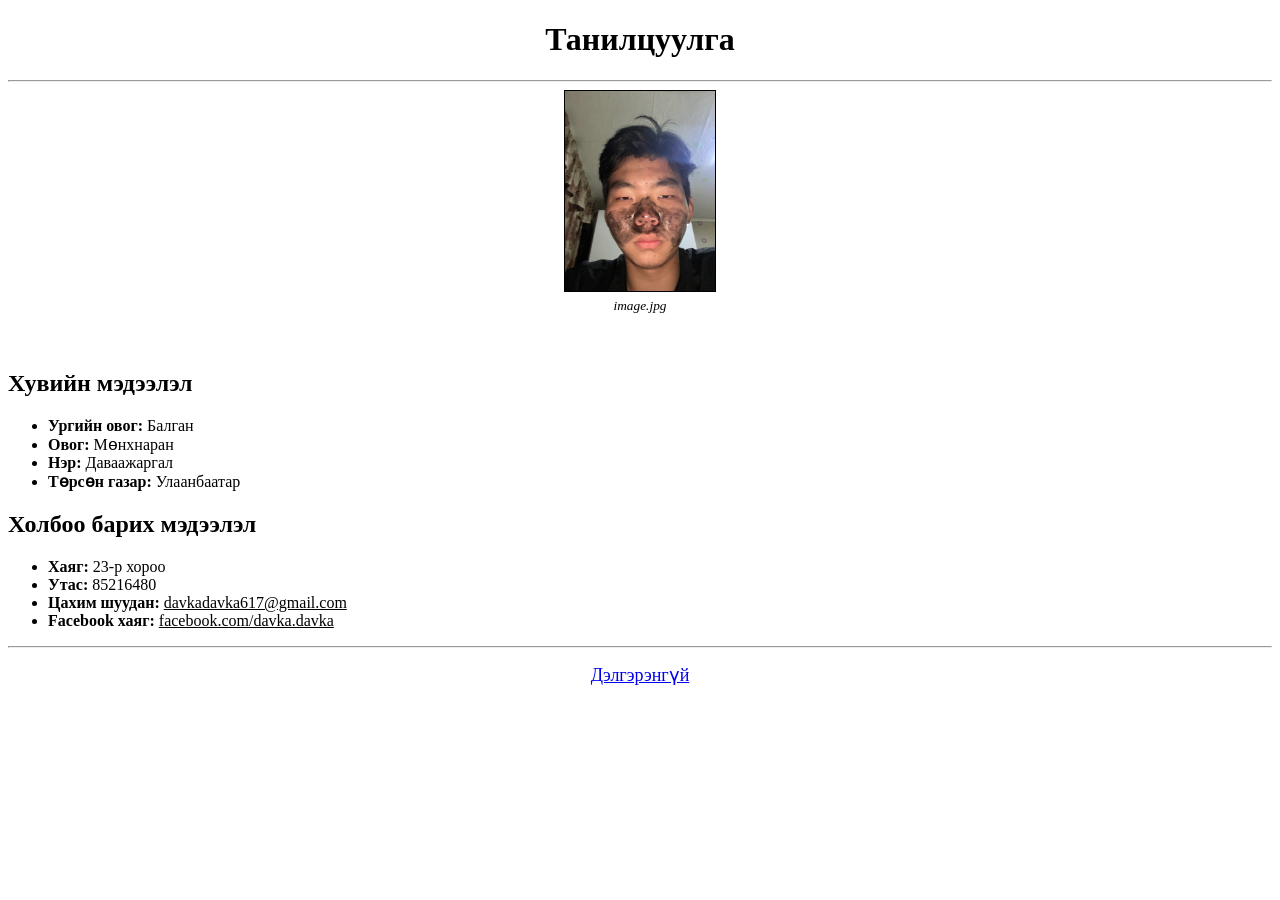
==== index.html @ deff5688 "Add CV website" ====
<!DOCTYPE html>
<HTML>
<HEAD>
<TITLE>Lab1_CV</TITLE>
</HEAD>

<BODY bgcolor="white">

<CENTER>
<H1>Танилцуулгa</H1>
</CENTER>

<HR>

<CENTER>
<IMG src="image.jpg" height="200" width="150" border="1" alt="Миний зураг">
<BR>
<SMALL><I>image.jpg</I></SMALL>
</CENTER>

<BR><BR>

<H2>Хувийн мэдээлэл</H2>
<UL>
  <LI><STRONG>Ургийн овог:</STRONG> Балган</LI>
  <LI><STRONG>Овог:</STRONG> Мөнхнаран</LI>
  <LI><STRONG>Нэр:</STRONG> Даваажаргал</LI>
  <LI><STRONG>Төрсөн газар:</STRONG> Улаанбаатар</LI>
</UL>

<H2>Холбоо барих мэдээлэл</H2>
<UL>
  <LI><B>Хаяг:</B> 23-р хороо</LI>
  <LI><B>Утас:</B> 85216480</LI>
  <LI><B>Цахим шуудан:</B> <U>davkadavka617@gmail.com</U></LI>
  <LI><B>Facebook хаяг:</B> <U>facebook.com/davka.davka</U></LI>
</UL>

<HR>

<CENTER>
<P>
<FONT size="4" color="blue">
<A href="page2.html">Дэлгэрэнгүй</A>
</FONT>
</P>
</CENTER>

</BODY>

</HTML>
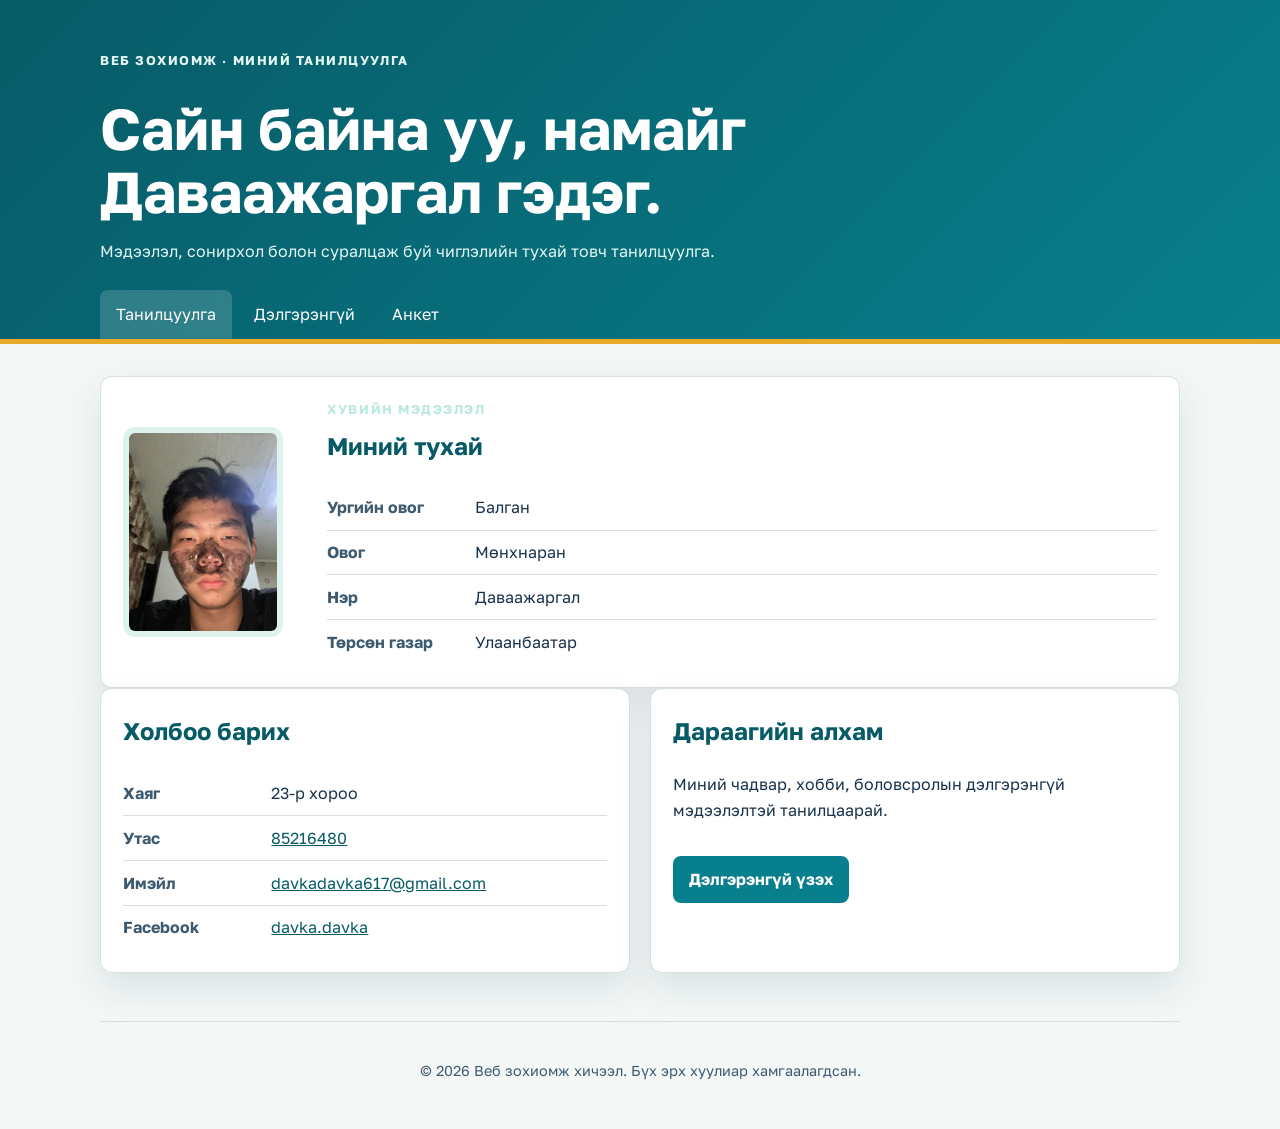
==== commit 9927cdb6: "Unify website design and improve CV pages" ====
--- a/index.html
+++ b/index.html
@@ -1,51 +1,66 @@
-<!DOCTYPE html>
-<HTML>
-<HEAD>
-<TITLE>Lab1_CV</TITLE>
-</HEAD>
+<!doctype html>
+<html lang="mn">
+<head>
+  <meta charset="UTF-8">
+  <meta name="viewport" content="width=device-width, initial-scale=1.0">
+  <meta name="description" content="Даваажаргал Мөнхнараны танилцуулга">
+  <title>Даваажаргал Мөнхнаран | Танилцуулга</title>
+  <link rel="preconnect" href="https://fonts.googleapis.com">
+  <link href="https://fonts.googleapis.com/css2?family=Golos+Text:wght@400;500;700&display=swap" rel="stylesheet">
+  <link rel="stylesheet" href="styles.css">
+</head>
+<body>
+  <header class="site-header">
+    <div class="header-inner">
+      <p class="eyebrow">Веб зохиомж · Миний танилцуулга</p>
+      <h1>Сайн байна уу, намайг Даваажаргал гэдэг.</h1>
+      <p>Мэдээлэл, сонирхол болон суралцаж буй чиглэлийн тухай товч танилцуулга.</p>
+      <nav class="site-nav" aria-label="Үндсэн цэс">
+        <ul>
+          <li><a href="index.html" aria-current="page">Танилцуулга</a></li>
+          <li><a href="page2.html">Дэлгэрэнгүй</a></li>
+          <li><a href="Lab2.html">Анкет</a></li>
+        </ul>
+      </nav>
+    </div>
+  </header>
 
-<BODY bgcolor="white">
+  <main class="site-main">
+    <section class="panel panel-wide profile-layout" aria-labelledby="profile-title">
+      <img class="profile-photo" src="image.jpg" width="160" height="210" alt="Даваажаргал Мөнхнараны зураг">
+      <div>
+        <p class="eyebrow">Хувийн мэдээлэл</p>
+        <h2 id="profile-title">Миний тухай</h2>
+        <ul class="info-list">
+          <li><strong>Ургийн овог</strong> Балган</li>
+          <li><strong>Овог</strong> Мөнхнаран</li>
+          <li><strong>Нэр</strong> Даваажаргал</li>
+          <li><strong>Төрсөн газар</strong> Улаанбаатар</li>
+        </ul>
+      </div>
+    </section>
 
-<CENTER>
-<H1>Танилцуулгa</H1>
-</CENTER>
+    <div class="content-grid">
+      <section class="panel" aria-labelledby="contact-title">
+        <h2 id="contact-title">Холбоо барих</h2>
+        <ul class="info-list">
+          <li><strong>Хаяг</strong> 23-р хороо</li>
+          <li><strong>Утас</strong> <a href="tel:+97685216480">85216480</a></li>
+          <li><strong>Имэйл</strong> <a href="mailto:davkadavka617@gmail.com">davkadavka617@gmail.com</a></li>
+          <li><strong>Facebook</strong> <a href="https://facebook.com/davka.davka">davka.davka</a></li>
+        </ul>
+      </section>
 
-<HR>
+      <section class="panel" aria-labelledby="next-title">
+        <h2 id="next-title">Дараагийн алхам</h2>
+        <p>Миний чадвар, хобби, боловсролын дэлгэрэнгүй мэдээлэлтэй танилцаарай.</p>
+        <a class="button-link" href="page2.html">Дэлгэрэнгүй үзэх</a>
+      </section>
+    </div>
+  </main>
 
-<CENTER>
-<IMG src="image.jpg" height="200" width="150" border="1" alt="Миний зураг">
-<BR>
-<SMALL><I>image.jpg</I></SMALL>
-</CENTER>
-
-<BR><BR>
-
-<H2>Хувийн мэдээлэл</H2>
-<UL>
-  <LI><STRONG>Ургийн овог:</STRONG> Балган</LI>
-  <LI><STRONG>Овог:</STRONG> Мөнхнаран</LI>
-  <LI><STRONG>Нэр:</STRONG> Даваажаргал</LI>
-  <LI><STRONG>Төрсөн газар:</STRONG> Улаанбаатар</LI>
-</UL>
-
-<H2>Холбоо барих мэдээлэл</H2>
-<UL>
-  <LI><B>Хаяг:</B> 23-р хороо</LI>
-  <LI><B>Утас:</B> 85216480</LI>
-  <LI><B>Цахим шуудан:</B> <U>davkadavka617@gmail.com</U></LI>
-  <LI><B>Facebook хаяг:</B> <U>facebook.com/davka.davka</U></LI>
-</UL>
-
-<HR>
-
-<CENTER>
-<P>
-<FONT size="4" color="blue">
-<A href="page2.html">Дэлгэрэнгүй</A>
-</FONT>
-</P>
-</CENTER>
-
-</BODY>
-
-</HTML> 
+  <footer class="site-footer">
+    <p>&copy; 2026 Веб зохиомж хичээл. Бүх эрх хуулиар хамгаалагдсан.</p>
+  </footer>
+</body>
+</html>
--- a/styles.css
+++ b/styles.css
@@ -0,0 +1,174 @@
+:root {
+  --ink: #18324b;
+  --ink-soft: #3e5a70;
+  --paper: #f3f7f6;
+  --card: #ffffff;
+  --line: #d4e1df;
+  --teal: #087f8c;
+  --teal-dark: #075b67;
+  --mint: #dff3ee;
+  --gold: #e7a928;
+  --red: #c84b50;
+  --ok: #1f8a61;
+  --shadow: 0 16px 36px rgba(24, 50, 75, 0.1);
+}
+
+* { box-sizing: border-box; }
+
+html { scroll-behavior: smooth; }
+
+body {
+  margin: 0;
+  font-family: "Golos Text", "Segoe UI", sans-serif;
+  background: var(--paper);
+  color: var(--ink);
+  line-height: 1.65;
+}
+
+img { max-width: 100%; }
+
+a { color: var(--teal-dark); }
+
+a:focus-visible,
+button:focus-visible,
+input:focus-visible,
+select:focus-visible,
+textarea:focus-visible {
+  outline: 3px solid var(--gold);
+  outline-offset: 3px;
+}
+
+.site-header {
+  background: linear-gradient(135deg, var(--teal-dark), var(--teal));
+  color: #fff;
+  border-bottom: 5px solid var(--gold);
+}
+
+.header-inner,
+.site-main,
+.site-footer {
+  width: min(100% - 2rem, 1080px);
+  margin: 0 auto;
+}
+
+.header-inner { padding: 2.25rem 0 0; }
+
+.eyebrow {
+  margin: 0 0 .35rem;
+  color: #bce9e1;
+  font-size: .8rem;
+  font-weight: 700;
+  letter-spacing: .12em;
+  text-transform: uppercase;
+}
+
+.site-header h1 {
+  max-width: 720px;
+  margin: 0;
+  color: #fff;
+  font-size: clamp(2rem, 5vw, 3.6rem);
+  line-height: 1.1;
+}
+
+.site-header p { max-width: 660px; margin: .9rem 0 1.6rem; color: #e2f6f2; }
+
+.site-nav ul {
+  display: flex;
+  gap: .35rem;
+  flex-wrap: wrap;
+  margin: 0;
+  padding: 0;
+  list-style: none;
+}
+
+.site-nav a {
+  display: block;
+  padding: .7rem 1rem;
+  color: #fff;
+  text-decoration: none;
+  border-radius: 8px 8px 0 0;
+}
+
+.site-nav a:hover,
+.site-nav a[aria-current="page"] { background: rgba(255, 255, 255, .16); }
+
+.site-main { padding: 2rem 0 3rem; }
+
+.page-intro { margin-bottom: 1.25rem; }
+.page-intro h2 { margin: 0; font-size: clamp(1.6rem, 3vw, 2.25rem); }
+.page-intro p { max-width: 680px; margin: .45rem 0 0; color: var(--ink-soft); }
+
+.content-grid {
+  display: grid;
+  grid-template-columns: repeat(2, minmax(0, 1fr));
+  gap: 1.25rem;
+}
+
+.panel {
+  padding: 1.4rem;
+  background: var(--card);
+  border: 1px solid var(--line);
+  border-radius: 12px;
+  box-shadow: var(--shadow);
+}
+
+.panel h2 { margin-top: 0; color: var(--teal-dark); }
+.panel-wide { grid-column: 1 / -1; }
+
+.profile-layout {
+  display: grid;
+  grid-template-columns: 180px 1fr;
+  gap: 1.5rem;
+  align-items: center;
+}
+
+.profile-photo {
+  width: 160px;
+  height: 210px;
+  object-fit: cover;
+  border: 6px solid var(--mint);
+  border-radius: 12px;
+}
+
+.info-list { margin: 0; padding: 0; list-style: none; }
+.info-list li { padding: .55rem 0; border-bottom: 1px solid var(--line); }
+.info-list li:last-child { border-bottom: 0; }
+.info-list strong { display: inline-block; min-width: 9rem; color: var(--ink-soft); }
+
+.button-link {
+  display: inline-block;
+  margin-top: 1rem;
+  padding: .65rem 1rem;
+  color: #fff;
+  background: var(--teal);
+  border-radius: 8px;
+  font-weight: 700;
+  text-decoration: none;
+}
+
+.button-link:hover { background: var(--teal-dark); }
+
+.clean-list { margin: 0; padding-left: 1.2rem; }
+.clean-list li + li { margin-top: .45rem; }
+
+.timeline-item + .timeline-item { margin-top: 1.2rem; padding-top: 1.2rem; border-top: 1px solid var(--line); }
+.timeline-item h3 { margin: 0; color: var(--teal-dark); }
+.timeline-item p { margin: .35rem 0 0; }
+
+.site-footer {
+  padding: 1.4rem 0 2rem;
+  color: var(--ink-soft);
+  border-top: 1px solid var(--line);
+  font-size: .9rem;
+  text-align: center;
+}
+
+@media (max-width: 680px) {
+  .header-inner,
+  .site-main,
+  .site-footer { width: min(100% - 1.25rem, 1080px); }
+  .content-grid,
+  .profile-layout { grid-template-columns: 1fr; }
+  .profile-photo { width: 130px; height: 170px; }
+  .info-list strong { display: block; min-width: 0; }
+}
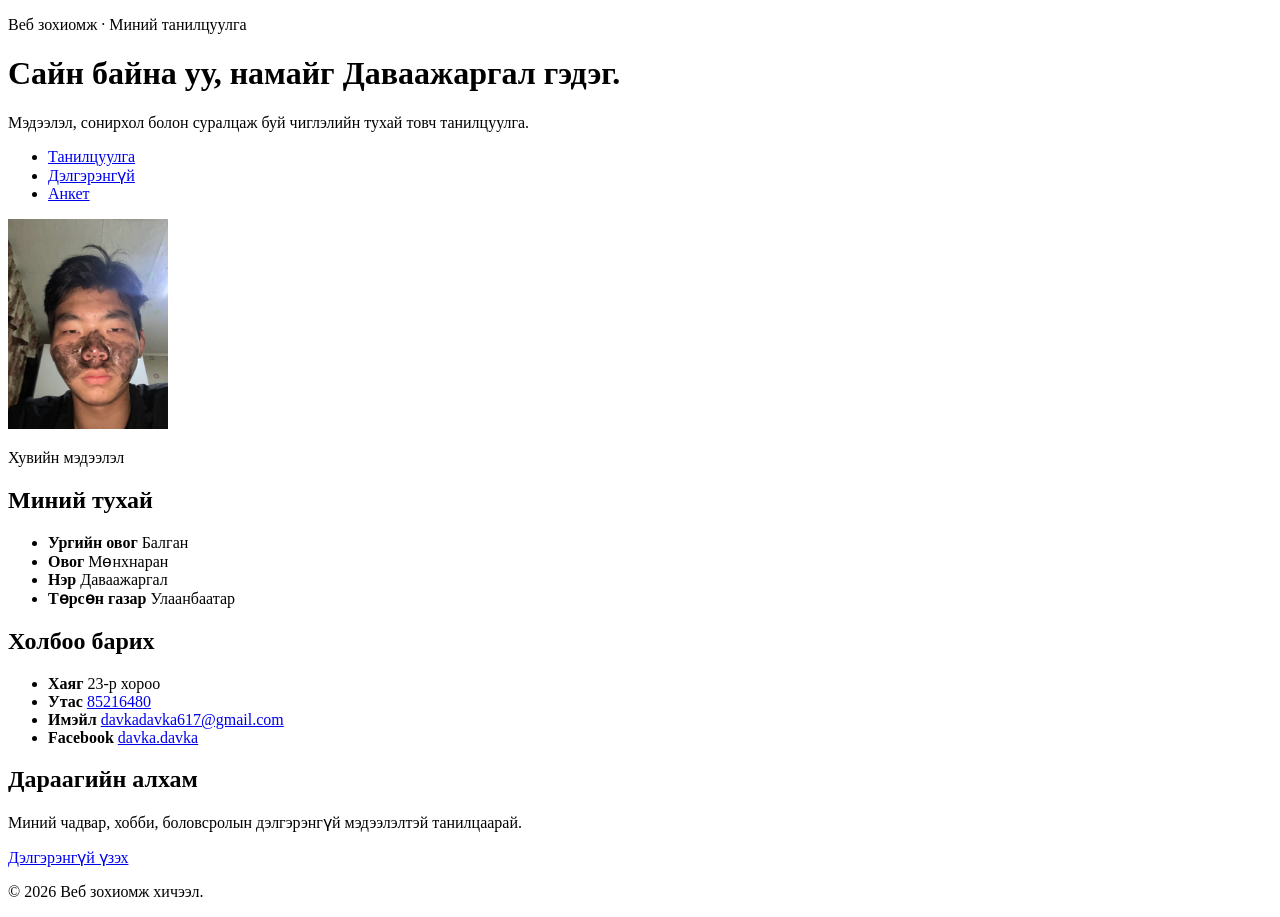
==== commit 49b938ef: "update" ====
--- a/index.html
+++ b/index.html
@@ -60,7 +60,7 @@
   </main>
 
   <footer class="site-footer">
-    <p>&copy; 2026 Веб зохиомж хичээл. Бүх эрх хуулиар хамгаалагдсан.</p>
+    <p>&copy; 2026 Веб зохиомж хичээл.</p>
   </footer>
 </body>
 </html>
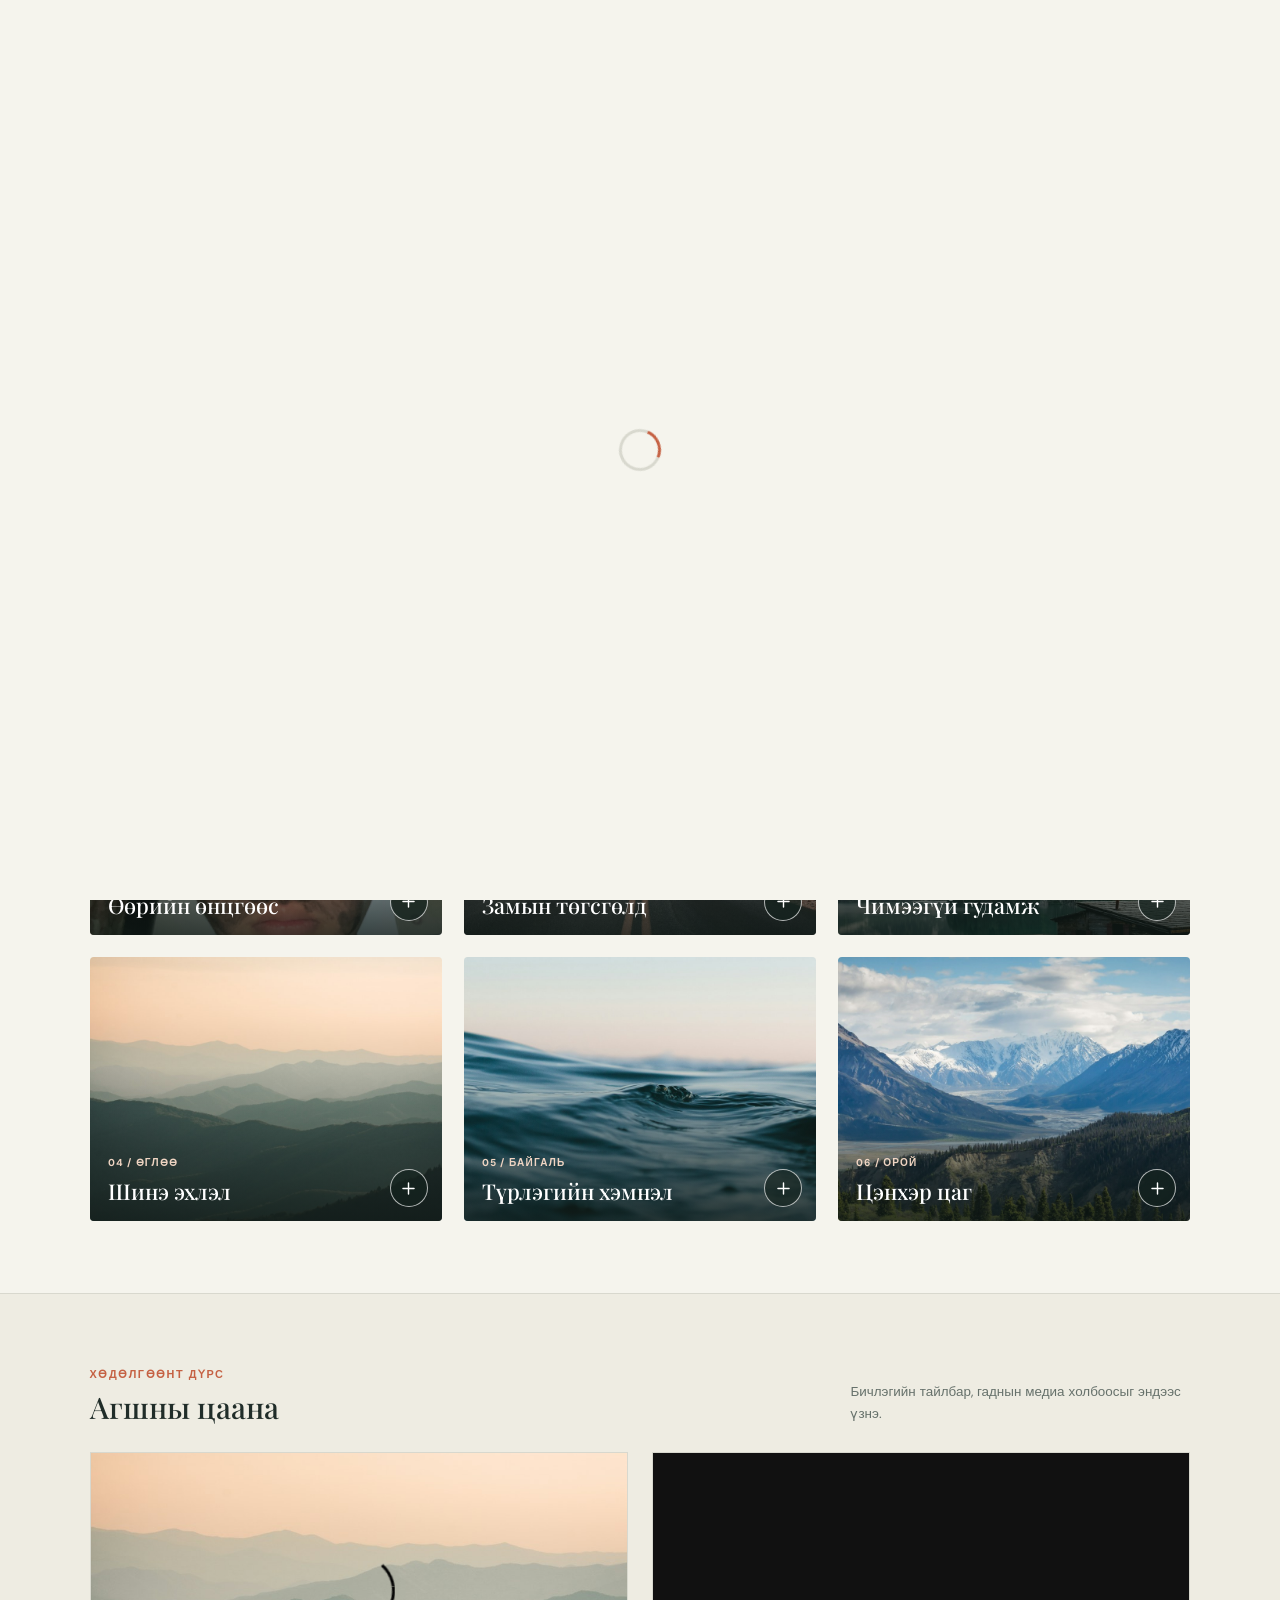
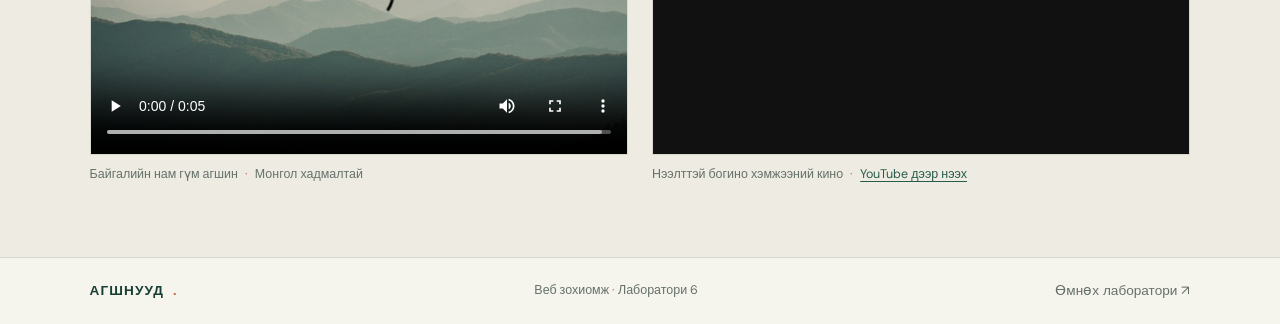
==== commit e3af0d76: "d" ====
--- a/index.html
+++ b/index.html
@@ -3,64 +3,10 @@
 <head>
   <meta charset="UTF-8">
   <meta name="viewport" content="width=device-width, initial-scale=1.0">
-  <meta name="description" content="Даваажаргал Мөнхнараны танилцуулга">
-  <title>Даваажаргал Мөнхнаран | Танилцуулга</title>
-  <link rel="preconnect" href="https://fonts.googleapis.com">
-  <link href="https://fonts.googleapis.com/css2?family=Golos+Text:wght@400;500;700&display=swap" rel="stylesheet">
-  <link rel="stylesheet" href="styles.css">
+  <meta http-equiv="refresh" content="0; url=/lab6/">
+  <title>Даваажаргал | Танилцуулга</title>
 </head>
 <body>
-  <header class="site-header">
-    <div class="header-inner">
-      <p class="eyebrow">Веб зохиомж · Миний танилцуулга</p>
-      <h1>Сайн байна уу, намайг Даваажаргал гэдэг.</h1>
-      <p>Мэдээлэл, сонирхол болон суралцаж буй чиглэлийн тухай товч танилцуулга.</p>
-      <nav class="site-nav" aria-label="Үндсэн цэс">
-        <ul>
-          <li><a href="index.html" aria-current="page">Танилцуулга</a></li>
-          <li><a href="page2.html">Дэлгэрэнгүй</a></li>
-          <li><a href="Lab2.html">Анкет</a></li>
-        </ul>
-      </nav>
-    </div>
-  </header>
-
-  <main class="site-main">
-    <section class="panel panel-wide profile-layout" aria-labelledby="profile-title">
-      <img class="profile-photo" src="image.jpg" width="160" height="210" alt="Даваажаргал Мөнхнараны зураг">
-      <div>
-        <p class="eyebrow">Хувийн мэдээлэл</p>
-        <h2 id="profile-title">Миний тухай</h2>
-        <ul class="info-list">
-          <li><strong>Ургийн овог</strong> Балган</li>
-          <li><strong>Овог</strong> Мөнхнаран</li>
-          <li><strong>Нэр</strong> Даваажаргал</li>
-          <li><strong>Төрсөн газар</strong> Улаанбаатар</li>
-        </ul>
-      </div>
-    </section>
-
-    <div class="content-grid">
-      <section class="panel" aria-labelledby="contact-title">
-        <h2 id="contact-title">Холбоо барих</h2>
-        <ul class="info-list">
-          <li><strong>Хаяг</strong> 23-р хороо</li>
-          <li><strong>Утас</strong> <a href="tel:+97685216480">85216480</a></li>
-          <li><strong>Имэйл</strong> <a href="mailto:davkadavka617@gmail.com">davkadavka617@gmail.com</a></li>
-          <li><strong>Facebook</strong> <a href="https://facebook.com/davka.davka">davka.davka</a></li>
-        </ul>
-      </section>
-
-      <section class="panel" aria-labelledby="next-title">
-        <h2 id="next-title">Дараагийн алхам</h2>
-        <p>Миний чадвар, хобби, боловсролын дэлгэрэнгүй мэдээлэлтэй танилцаарай.</p>
-        <a class="button-link" href="page2.html">Дэлгэрэнгүй үзэх</a>
-      </section>
-    </div>
-  </main>
-
-  <footer class="site-footer">
-    <p>&copy; 2026 Веб зохиомж хичээл.</p>
-  </footer>
+  <p>Хуудас руу шилжүүлж байна. <a href="/lab6/">Энд дарж үргэлжлүүлнэ үү.</a></p>
 </body>
-</html>
+</html>
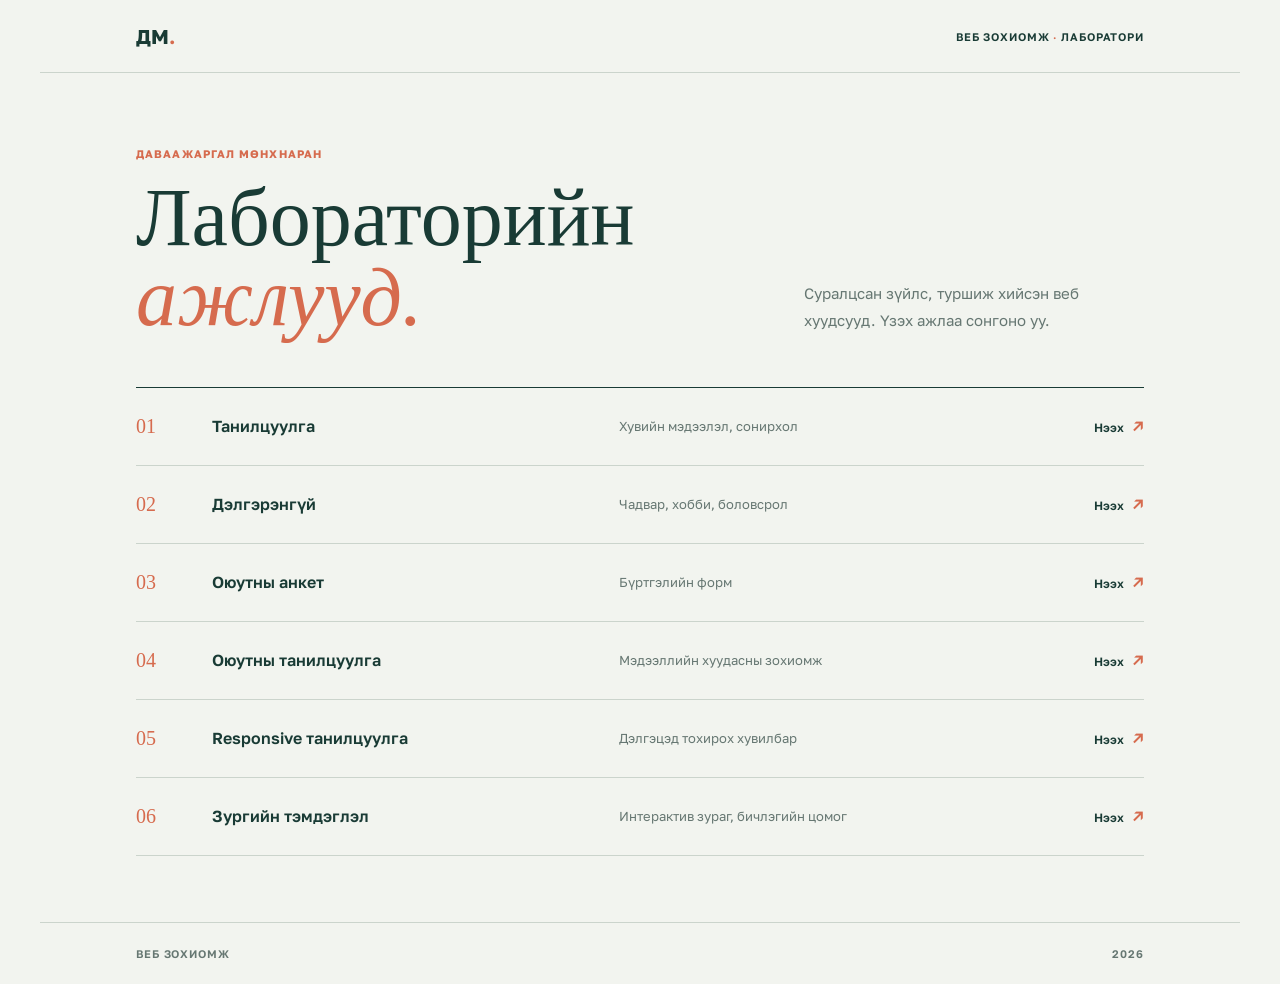
==== commit 97c88904: "feat: add lab navigation home page Add Vercel root navigation to all lab pages and correct Lab1/Lab2" ====
--- a/index.html
+++ b/index.html
@@ -3,10 +3,55 @@
 <head>
   <meta charset="UTF-8">
   <meta name="viewport" content="width=device-width, initial-scale=1.0">
-  <meta http-equiv="refresh" content="0; url=/lab6/">
-  <title>Даваажаргал | Танилцуулга</title>
+  <meta name="description" content="Даваажаргалын веб зохиомжийн лабораторийн ажлууд">
+  <meta name="theme-color" content="#f2f4ef">
+  <title>Лабораторийн ажлууд | Даваажаргал</title>
+  <link rel="preconnect" href="https://fonts.googleapis.com">
+  <link rel="preconnect" href="https://fonts.gstatic.com" crossorigin>
+  <link href="https://fonts.googleapis.com/css2?family=Golos+Text:wght@400;500;600;700&display=swap" rel="stylesheet">
+  <link rel="stylesheet" href="index.css">
 </head>
 <body>
-  <p>Хуудас руу шилжүүлж байна. <a href="/lab6/">Энд дарж үргэлжлүүлнэ үү.</a></p>
+  <header class="site-header">
+    <a class="wordmark" href="/" aria-label="Лабораторийн ажлууд, нүүр хуудас">ДМ<span>.</span></a>
+    <p>ВЕБ ЗОХИОМЖ <span>·</span> ЛАБОРАТОРИ</p>
+  </header>
+
+  <main>
+    <section class="intro" aria-labelledby="page-title">
+      <p class="eyebrow">ДАВААЖАРГАЛ МӨНХНАРАН</p>
+      <h1 id="page-title">Лабораторийн<br><em>ажлууд.</em></h1>
+      <p class="intro-copy">Суралцсан зүйлс, туршиж хийсэн веб хуудсууд. Үзэх ажлаа сонгоно уу.</p>
+    </section>
+
+    <nav class="lab-nav" aria-label="Лабораторийн ажлууд">
+      <a class="lab-link" href="/Lab1.html">
+        <span class="lab-number">01</span><span class="lab-name">Танилцуулга</span>
+        <span class="lab-description">Хувийн мэдээлэл, сонирхол</span><span class="open-link">Нээх <span aria-hidden="true">↗</span></span>
+      </a>
+      <a class="lab-link" href="/Lab2.html">
+        <span class="lab-number">02</span><span class="lab-name">Дэлгэрэнгүй</span>
+        <span class="lab-description">Чадвар, хобби, боловсрол</span><span class="open-link">Нээх <span aria-hidden="true">↗</span></span>
+      </a>
+      <a class="lab-link" href="/Lab3.html">
+        <span class="lab-number">03</span><span class="lab-name">Оюутны анкет</span>
+        <span class="lab-description">Бүртгэлийн форм</span><span class="open-link">Нээх <span aria-hidden="true">↗</span></span>
+      </a>
+      <a class="lab-link" href="/Lab4.html">
+        <span class="lab-number">04</span><span class="lab-name">Оюутны танилцуулга</span>
+        <span class="lab-description">Мэдээллийн хуудасны зохиомж</span><span class="open-link">Нээх <span aria-hidden="true">↗</span></span>
+      </a>
+      <a class="lab-link" href="/Lab5.html">
+        <span class="lab-number">05</span><span class="lab-name">Responsive танилцуулга</span>
+        <span class="lab-description">Дэлгэцэд тохирох хувилбар</span><span class="open-link">Нээх <span aria-hidden="true">↗</span></span>
+      </a>
+      <a class="lab-link" href="/lab6/">
+        <span class="lab-number">06</span><span class="lab-name">Зургийн тэмдэглэл</span>
+        <span class="lab-description">Интерактив зураг, бичлэгийн цомог</span><span class="open-link">Нээх <span aria-hidden="true">↗</span></span>
+      </a>
+    </nav>
+  </main>
+
+  <footer class="site-footer"><span>ВЕБ ЗОХИОМЖ</span><span>2026</span></footer>
 </body>
 </html>
--- a/index.css
+++ b/index.css
@@ -0,0 +1,232 @@
+:root {
+  color-scheme: light;
+  --paper: #f2f4ef;
+  --ink: #193b35;
+  --muted: #667772;
+  --rule: #cbd4cc;
+  --accent: #d66b4e;
+  --serif: Georgia, "Times New Roman", serif;
+}
+
+* {
+  box-sizing: border-box;
+}
+
+body {
+  min-width: 320px;
+  margin: 0;
+  background: var(--paper);
+  color: var(--ink);
+  font-family: "Golos Text", sans-serif;
+}
+
+.site-header,
+.site-footer {
+  display: flex;
+  align-items: center;
+  justify-content: space-between;
+  max-width: 1200px;
+  margin: 0 auto;
+  padding: 24px 7.5%;
+}
+
+.site-header {
+  border-bottom: 1px solid var(--rule);
+}
+
+.wordmark {
+  color: var(--ink);
+  font-size: 20px;
+  font-weight: 700;
+  text-decoration: none;
+}
+
+.wordmark span,
+.site-header > p span {
+  color: var(--accent);
+}
+
+.site-header > p,
+.site-footer {
+  font-size: 11px;
+  font-weight: 600;
+  letter-spacing: 0.08em;
+}
+
+.site-header > p {
+  margin: 0;
+}
+
+main {
+  max-width: 1200px;
+  margin: 0 auto;
+  padding: 74px 7.5% 56px;
+}
+
+.intro {
+  display: grid;
+  grid-template-columns: minmax(0, 1fr) minmax(220px, 0.55fr);
+  column-gap: 50px;
+  align-items: end;
+  margin-bottom: 48px;
+}
+
+.eyebrow {
+  grid-column: 1 / -1;
+  margin: 0 0 18px;
+  color: var(--accent);
+  font-size: 11px;
+  font-weight: 700;
+  letter-spacing: 0.1em;
+}
+
+h1 {
+  margin: 0;
+  font-family: var(--serif);
+  font-size: clamp(48px, 7vw, 82px);
+  font-weight: 400;
+  line-height: 0.98;
+}
+
+h1 em {
+  color: var(--accent);
+  font-weight: 400;
+}
+
+.intro-copy {
+  max-width: 310px;
+  margin: 0 0 5px;
+  color: var(--muted);
+  font-size: 15px;
+  line-height: 1.8;
+}
+
+.lab-nav {
+  border-top: 1px solid var(--ink);
+}
+
+.lab-link {
+  display: grid;
+  grid-template-columns: 58px minmax(180px, 0.85fr) minmax(180px, 1fr) auto;
+  gap: 18px;
+  align-items: center;
+  min-height: 78px;
+  border-bottom: 1px solid var(--rule);
+  color: inherit;
+  text-decoration: none;
+  transition: background-color 160ms ease, padding 160ms ease;
+}
+
+.lab-link:hover,
+.lab-link:focus-visible {
+  padding-right: 12px;
+  padding-left: 12px;
+  background: #e7ece5;
+}
+
+.lab-link:focus-visible {
+  outline: 2px solid var(--accent);
+  outline-offset: 2px;
+}
+
+.lab-number {
+  color: var(--accent);
+  font-family: var(--serif);
+  font-size: 20px;
+}
+
+.lab-name {
+  font-size: 16px;
+  font-weight: 600;
+}
+
+.lab-description {
+  color: var(--muted);
+  font-size: 13px;
+}
+
+.open-link {
+  color: var(--ink);
+  font-size: 12px;
+  font-weight: 600;
+  white-space: nowrap;
+}
+
+.open-link span {
+  margin-left: 5px;
+  color: var(--accent);
+  font-size: 16px;
+}
+
+.site-footer {
+  max-width: 1200px;
+  margin-top: 10px;
+  border-top: 1px solid var(--rule);
+  color: var(--muted);
+}
+
+@media (max-width: 700px) {
+  .site-header,
+  .site-footer {
+    padding-right: 6%;
+    padding-left: 6%;
+  }
+
+  main {
+    padding: 56px 6% 42px;
+  }
+
+  .intro {
+    grid-template-columns: 1fr;
+    row-gap: 20px;
+    margin-bottom: 34px;
+  }
+
+  .eyebrow {
+    margin-bottom: 0;
+  }
+
+  h1 {
+    font-size: 60px;
+  }
+
+  .intro-copy {
+    max-width: 420px;
+  }
+
+  .lab-link {
+    grid-template-columns: 42px 1fr auto;
+    gap: 10px;
+    min-height: 76px;
+  }
+
+  .lab-name {
+    font-size: 14px;
+  }
+
+  .lab-description {
+    grid-column: 2;
+    grid-row: 2;
+    align-self: start;
+    margin-top: -22px;
+    font-size: 12px;
+  }
+
+  .lab-number {
+    grid-row: 1 / 3;
+  }
+
+  .open-link {
+    grid-column: 3;
+    grid-row: 1 / 3;
+  }
+}
+
+@media (prefers-reduced-motion: reduce) {
+  *,
+  *::before,
+  *::after {
+    scroll-behavior: auto !important;
+    transition-duration: 0.01ms !important;
+  }
+}
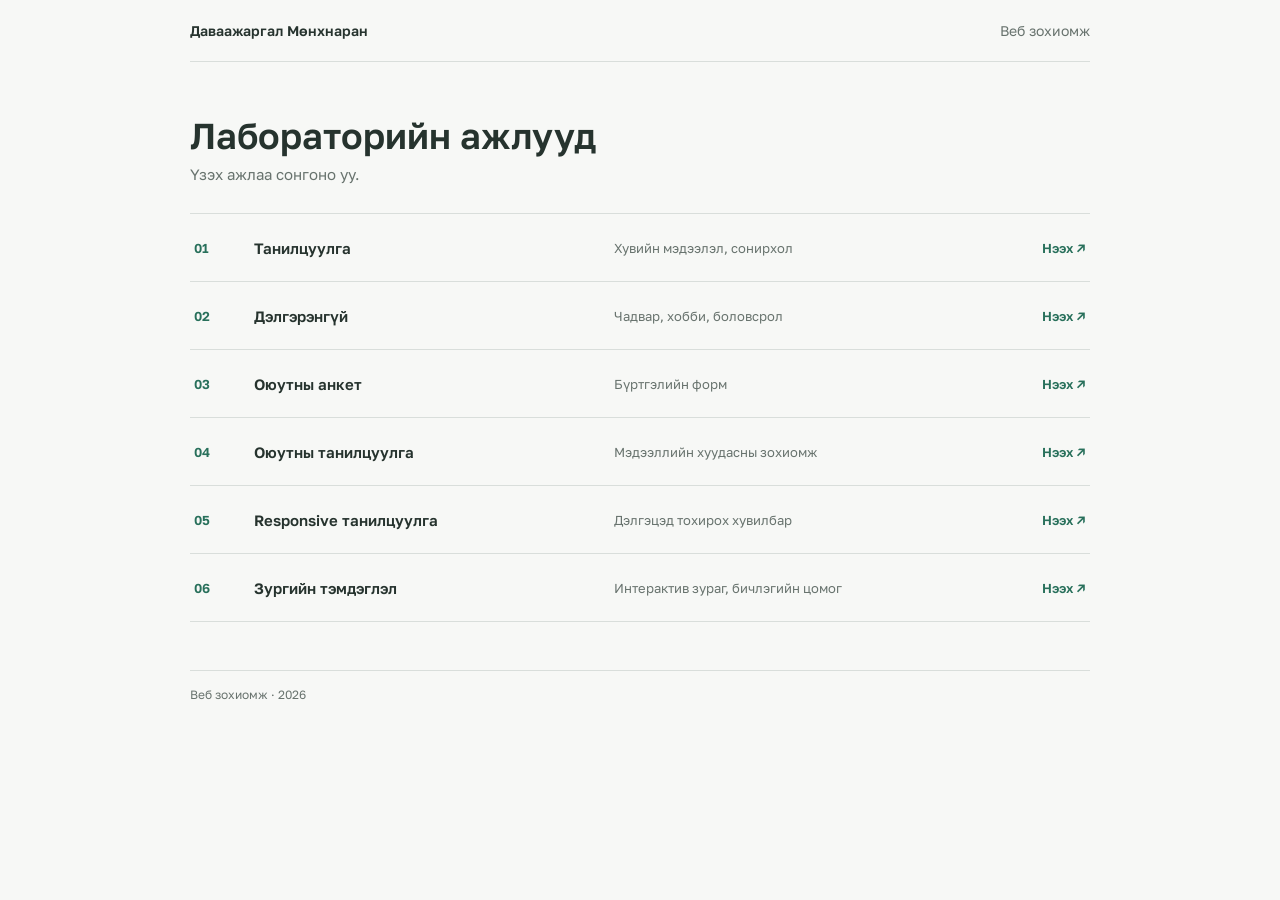
==== commit a96b6685: "style: simplify lab index page" ====
--- a/index.html
+++ b/index.html
@@ -4,7 +4,7 @@
   <meta charset="UTF-8">
   <meta name="viewport" content="width=device-width, initial-scale=1.0">
   <meta name="description" content="Даваажаргалын веб зохиомжийн лабораторийн ажлууд">
-  <meta name="theme-color" content="#f2f4ef">
+  <meta name="theme-color" content="#f7f8f6">
   <title>Лабораторийн ажлууд | Даваажаргал</title>
   <link rel="preconnect" href="https://fonts.googleapis.com">
   <link rel="preconnect" href="https://fonts.gstatic.com" crossorigin>
@@ -13,15 +13,14 @@
 </head>
 <body>
   <header class="site-header">
-    <a class="wordmark" href="/" aria-label="Лабораторийн ажлууд, нүүр хуудас">ДМ<span>.</span></a>
-    <p>ВЕБ ЗОХИОМЖ <span>·</span> ЛАБОРАТОРИ</p>
+    <a href="/">Даваажаргал Мөнхнаран</a>
+    <span>Веб зохиомж</span>
   </header>
 
   <main>
     <section class="intro" aria-labelledby="page-title">
-      <p class="eyebrow">ДАВААЖАРГАЛ МӨНХНАРАН</p>
-      <h1 id="page-title">Лабораторийн<br><em>ажлууд.</em></h1>
-      <p class="intro-copy">Суралцсан зүйлс, туршиж хийсэн веб хуудсууд. Үзэх ажлаа сонгоно уу.</p>
+      <h1 id="page-title">Лабораторийн ажлууд</h1>
+      <p class="intro-copy">Үзэх ажлаа сонгоно уу.</p>
     </section>
 
     <nav class="lab-nav" aria-label="Лабораторийн ажлууд">
@@ -52,6 +51,6 @@
     </nav>
   </main>
 
-  <footer class="site-footer"><span>ВЕБ ЗОХИОМЖ</span><span>2026</span></footer>
+  <footer class="site-footer">Веб зохиомж · 2026</footer>
 </body>
 </html>
--- a/index.css
+++ b/index.css
@@ -1,11 +1,10 @@
 :root {
   color-scheme: light;
-  --paper: #f2f4ef;
-  --ink: #193b35;
-  --muted: #667772;
-  --rule: #cbd4cc;
-  --accent: #d66b4e;
-  --serif: Georgia, "Times New Roman", serif;
+  --background: #f7f8f6;
+  --text: #26332e;
+  --muted: #68736e;
+  --border: #d9dedb;
+  --accent: #28705b;
 }
 
 * {
@@ -15,113 +14,79 @@
 body {
   min-width: 320px;
   margin: 0;
-  background: var(--paper);
-  color: var(--ink);
+  background: var(--background);
+  color: var(--text);
   font-family: "Golos Text", sans-serif;
 }
 
 .site-header,
+main,
 .site-footer {
-  display: flex;
-  align-items: center;
-  justify-content: space-between;
-  max-width: 1200px;
+  width: min(100% - 40px, 900px);
   margin: 0 auto;
-  padding: 24px 7.5%;
 }
 
 .site-header {
-  border-bottom: 1px solid var(--rule);
+  display: flex;
+  justify-content: space-between;
+  padding: 22px 0;
+  border-bottom: 1px solid var(--border);
+  font-size: 14px;
 }
 
-.wordmark {
-  color: var(--ink);
-  font-size: 20px;
-  font-weight: 700;
+.site-header a {
+  color: var(--text);
+  font-weight: 600;
   text-decoration: none;
 }
 
-.wordmark span,
-.site-header > p span {
-  color: var(--accent);
-}
-
-.site-header > p,
+.site-header span,
+.intro-copy,
+.lab-description,
 .site-footer {
-  font-size: 11px;
-  font-weight: 600;
-  letter-spacing: 0.08em;
-}
-
-.site-header > p {
-  margin: 0;
+  color: var(--muted);
 }
 
 main {
-  max-width: 1200px;
-  margin: 0 auto;
-  padding: 74px 7.5% 56px;
+  padding-top: 52px;
+  padding-bottom: 48px;
 }
 
 .intro {
-  display: grid;
-  grid-template-columns: minmax(0, 1fr) minmax(220px, 0.55fr);
-  column-gap: 50px;
-  align-items: end;
-  margin-bottom: 48px;
-}
-
-.eyebrow {
-  grid-column: 1 / -1;
-  margin: 0 0 18px;
-  color: var(--accent);
-  font-size: 11px;
-  font-weight: 700;
-  letter-spacing: 0.1em;
+  margin-bottom: 30px;
 }
 
 h1 {
-  margin: 0;
-  font-family: var(--serif);
-  font-size: clamp(48px, 7vw, 82px);
-  font-weight: 400;
-  line-height: 0.98;
-}
-
-h1 em {
-  color: var(--accent);
-  font-weight: 400;
+  margin: 0 0 8px;
+  font-size: 36px;
+  font-weight: 600;
 }
 
 .intro-copy {
-  max-width: 310px;
-  margin: 0 0 5px;
-  color: var(--muted);
+  margin: 0;
   font-size: 15px;
-  line-height: 1.8;
 }
 
 .lab-nav {
-  border-top: 1px solid var(--ink);
+  border-top: 1px solid var(--border);
 }
 
 .lab-link {
   display: grid;
-  grid-template-columns: 58px minmax(180px, 0.85fr) minmax(180px, 1fr) auto;
-  gap: 18px;
+  grid-template-columns: 44px minmax(170px, 1fr) minmax(180px, 1.2fr) auto;
+  gap: 16px;
   align-items: center;
-  min-height: 78px;
-  border-bottom: 1px solid var(--rule);
+  min-height: 68px;
+  padding: 12px 4px;
+  border-bottom: 1px solid var(--border);
   color: inherit;
   text-decoration: none;
-  transition: background-color 160ms ease, padding 160ms ease;
 }
 
-.lab-link:hover,
-.lab-link:focus-visible {
-  padding-right: 12px;
-  padding-left: 12px;
-  background: #e7ece5;
+.lab-link:hover .lab-name,
+.lab-link:focus-visible .lab-name {
+  color: var(--accent);
+  text-decoration: underline;
 }
 
 .lab-link:focus-visible {
@@ -129,104 +94,60 @@
   outline-offset: 2px;
 }
 
-.lab-number {
+.lab-number,
+.open-link {
   color: var(--accent);
-  font-family: var(--serif);
-  font-size: 20px;
+  font-size: 13px;
+  font-weight: 600;
 }
 
 .lab-name {
-  font-size: 16px;
+  font-size: 15px;
   font-weight: 600;
 }
 
 .lab-description {
-  color: var(--muted);
   font-size: 13px;
 }
 
 .open-link {
-  color: var(--ink);
-  font-size: 12px;
-  font-weight: 600;
   white-space: nowrap;
 }
 
-.open-link span {
-  margin-left: 5px;
-  color: var(--accent);
-  font-size: 16px;
+.site-footer {
+  padding: 16px 0;
+  border-top: 1px solid var(--border);
+  font-size: 12px;
 }
 
-.site-footer {
-  max-width: 1200px;
-  margin-top: 10px;
-  border-top: 1px solid var(--rule);
-  color: var(--muted);
-}
-
-@media (max-width: 700px) {
+@media (max-width: 620px) {
   .site-header,
+  main,
   .site-footer {
-    padding-right: 6%;
-    padding-left: 6%;
+    width: min(100% - 32px, 900px);
   }
 
   main {
-    padding: 56px 6% 42px;
-  }
-
-  .intro {
-    grid-template-columns: 1fr;
-    row-gap: 20px;
-    margin-bottom: 34px;
-  }
-
-  .eyebrow {
-    margin-bottom: 0;
+    padding-top: 36px;
   }
 
   h1 {
-    font-size: 60px;
-  }
-
-  .intro-copy {
-    max-width: 420px;
+    font-size: 29px;
   }
 
   .lab-link {
-    grid-template-columns: 42px 1fr auto;
-    gap: 10px;
-    min-height: 76px;
-  }
-
-  .lab-name {
-    font-size: 14px;
+    grid-template-columns: 34px 1fr auto;
+    gap: 8px;
   }
 
   .lab-description {
     grid-column: 2;
     grid-row: 2;
-    align-self: start;
-    margin-top: -22px;
-    font-size: 12px;
+    margin-top: -12px;
   }
 
-  .lab-number {
+  .lab-number,
+  .open-link {
     grid-row: 1 / 3;
   }
-
-  .open-link {
-    grid-column: 3;
-    grid-row: 1 / 3;
-  }
-}
-
-@media (prefers-reduced-motion: reduce) {
-  *,
-  *::before,
-  *::after {
-    scroll-behavior: auto !important;
-    transition-duration: 0.01ms !important;
-  }
 }
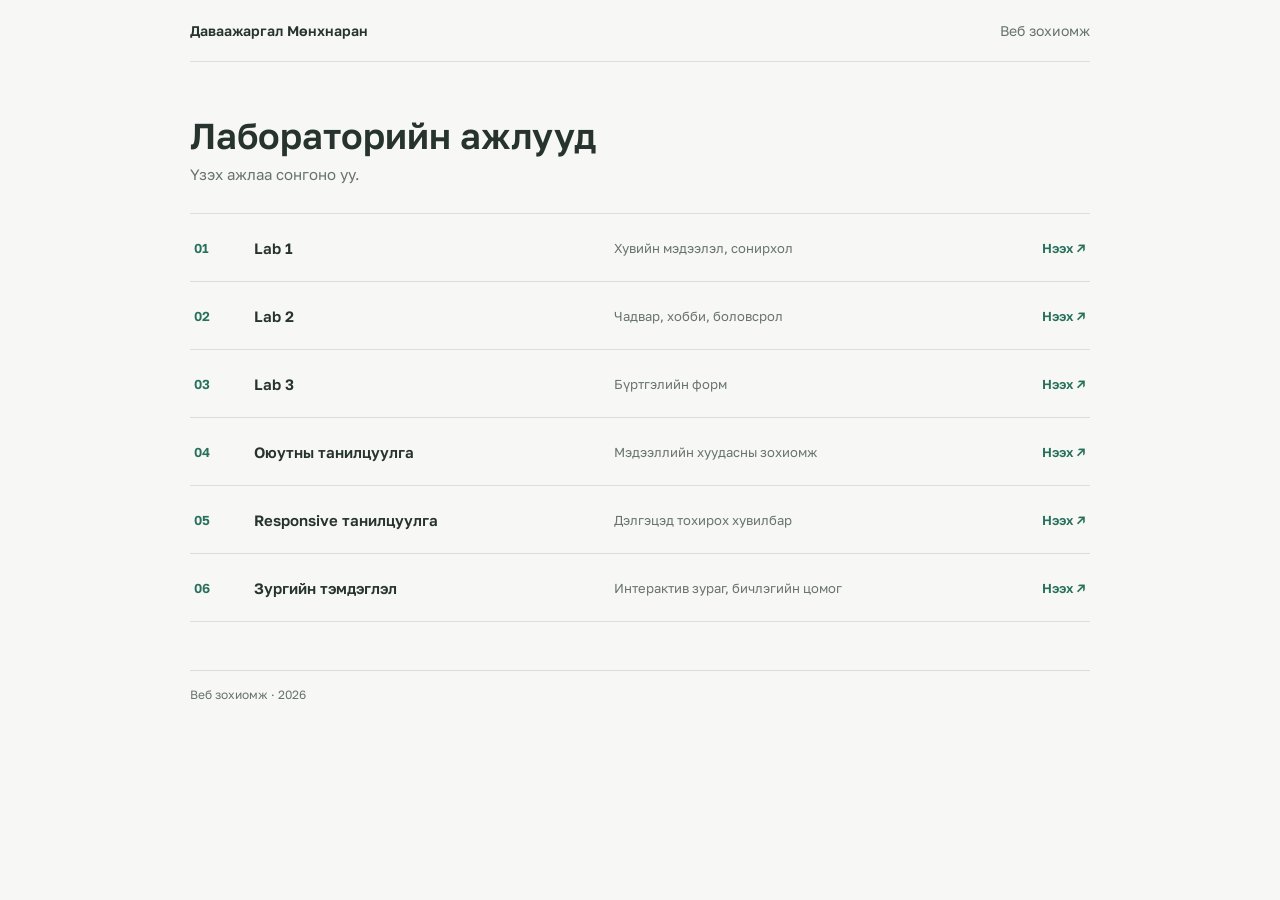
==== commit fb431f78: "content: label first pages as Lab 1 to 3" ====
--- a/index.html
+++ b/index.html
@@ -25,15 +25,15 @@
 
     <nav class="lab-nav" aria-label="Лабораторийн ажлууд">
       <a class="lab-link" href="/Lab1.html">
-        <span class="lab-number">01</span><span class="lab-name">Танилцуулга</span>
+        <span class="lab-number">01</span><span class="lab-name">Lab 1</span>
         <span class="lab-description">Хувийн мэдээлэл, сонирхол</span><span class="open-link">Нээх <span aria-hidden="true">↗</span></span>
       </a>
       <a class="lab-link" href="/Lab2.html">
-        <span class="lab-number">02</span><span class="lab-name">Дэлгэрэнгүй</span>
+        <span class="lab-number">02</span><span class="lab-name">Lab 2</span>
         <span class="lab-description">Чадвар, хобби, боловсрол</span><span class="open-link">Нээх <span aria-hidden="true">↗</span></span>
       </a>
       <a class="lab-link" href="/Lab3.html">
-        <span class="lab-number">03</span><span class="lab-name">Оюутны анкет</span>
+        <span class="lab-number">03</span><span class="lab-name">Lab 3</span>
         <span class="lab-description">Бүртгэлийн форм</span><span class="open-link">Нээх <span aria-hidden="true">↗</span></span>
       </a>
       <a class="lab-link" href="/Lab4.html">
